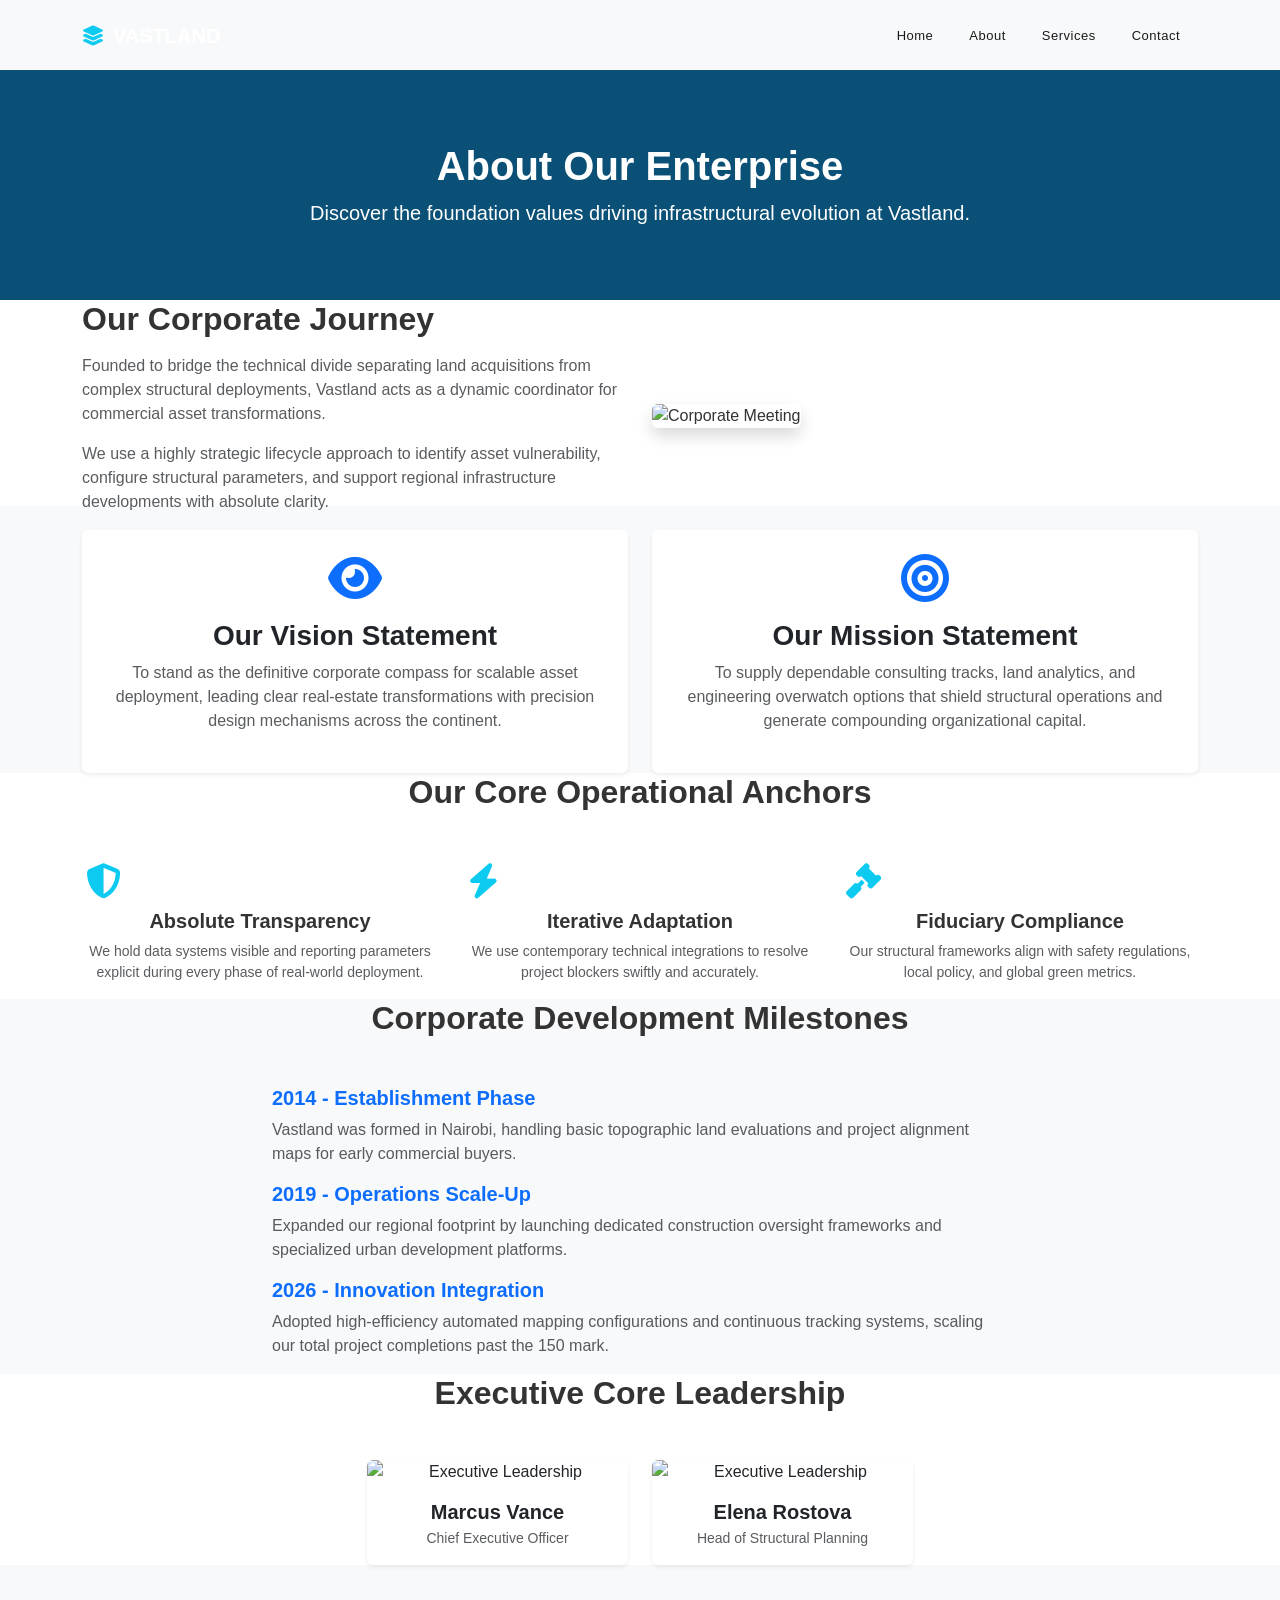
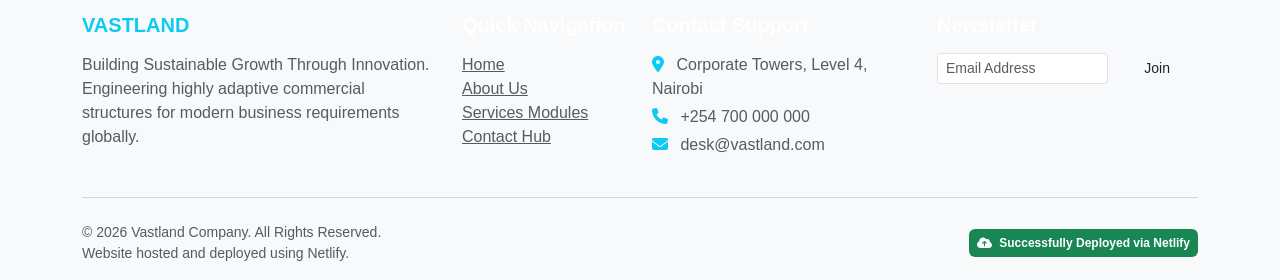
==== about.html @ c02dc18c "initial commit with project files" ====
<!DOCTYPE html>
<html lang="en">
<head>
    <meta charset="UTF-8">
    <meta name="viewport" content="width=device-width, initial-scale=1.0">
    <title>About Us | Vastland</title>
    <link href="https://cdn.jsdelivr.net/npm/bootstrap@5.3.2/dist/css/bootstrap.min.css" rel="stylesheet">
    <link href="https://cdnjs.cloudflare.com/ajax/libs/font-awesome/6.4.0/css/all.min.css" rel="stylesheet">
    <link rel="stylesheet" href="css/style.css">
</head>
<body class="bg-light">

    <div id="preloader">
        <div class="spinner-border text-primary" role="status">
            <span class="visually-hidden">Loading...</span>
        </div>
    </div>

    <nav class="navbar navbar-expand-lg navbar-dark fixed-top py-3">
        <div class="container">
            <a class="navbar-brand fw-bold" href="index.html"><i class="fa-solid fa-layer-group text-info me-2"></i>VASTLAND</a>
            <button class="navbar-toggler" type="button" data-bs-toggle="collapse" data-bs-target="#mainNavigation">
                <span class="navbar-toggler-icon"></span>
            </button>
            <div class="collapse navbar-collapse" id="mainNavigation">
                <ul class="navbar-nav ms-auto mb-2 mb-lg-0 fw-medium">
                    <li class="nav-item"><a class="nav-link" href="index.html">Home</a></li>
                    <li class="nav-item"><a class="nav-link active" href="about.html">About</a></li>
                    <li class="nav-item"><a class="nav-link" href="services.html">Services</a></li>
                    <li class="nav-item"><a class="nav-link" href="contact.html">Contact</a></li>
                </ul>
            </div>
        </div>
    </nav>

    <div class="bg-primary text-white text-center py-5" style="margin-top: 70px; background: linear-gradient(rgba(10, 77, 104, 0.9), rgba(10, 77, 104, 0.9)), url('https://images.unsplash.com/photo-1497366216548-37526070297c?q=80&w=1200') center/cover;">
        <div class="container py-4">
            <h1 class="fw-bold">About Our Enterprise</h1>
            <p class="lead mb-0">Discover the foundation values driving infrastructural evolution at Vastland.</p>
        </div>
    </div>

    <section class="section-padding bg-white">
        <div class="container">
            <div class="row align-items-center">
                <div class="col-lg-6">
                    <h2 class="fw-bold mb-3">Our Corporate Journey</h2>
                    <p class="text-muted">Founded to bridge the technical divide separating land acquisitions from complex structural deployments, Vastland acts as a dynamic coordinator for commercial asset transformations.</p>
                    <p class="text-muted">We use a highly strategic lifecycle approach to identify asset vulnerability, configure structural parameters, and support regional infrastructure developments with absolute clarity.</p>
                </div>
                <div class="col-lg-6">
                    <img src="https://images.unsplash.com/photo-1522071820081-009f0129c71c?q=80&w=600" class="img-fluid rounded shadow" alt="Corporate Meeting">
                </div>
            </div>
        </div>
    </section>

    <section class="section-padding bg-light">
        <div class="container">
            <div class="row g-4">
                <div class="col-md-6">
                    <div class="card h-100 p-4 border-0 shadow-sm text-center">
                        <div class="text-primary mb-3"><i class="fa-solid fa-eye fa-3x"></i></div>
                        <h3 class="fw-bold">Our Vision Statement</h3>
                        <p class="text-muted">To stand as the definitive corporate compass for scalable asset deployment, leading clear real-estate transformations with precision design mechanisms across the continent.</p>
                    </div>
                </div>
                <div class="col-md-6">
                    <div class="card h-100 p-4 border-0 shadow-sm text-center">
                        <div class="text-primary mb-3"><i class="fa-solid fa-bullseye fa-3x"></i></div>
                        <h3 class="fw-bold">Our Mission Statement</h3>
                        <p class="text-muted">To supply dependable consulting tracks, land analytics, and engineering overwatch options that shield structural operations and generate compounding organizational capital.</p>
                    </div>
                </div>
            </div>
        </div>
    </section>

    <section class="section-padding bg-white">
        <div class="container">
            <h2 class="text-center fw-bold mb-5 section-title">Our Core Operational Anchors</h2>
            <div class="row text-center g-4">
                <div class="col-md-4">
                    <div class="icon-box mb-2"><i class="fa-solid fa-shield-halved fa-2x text-info"></i></div>
                    <h5 class="fw-bold">Absolute Transparency</h5>
                    <p class="text-muted small">We hold data systems visible and reporting parameters explicit during every phase of real-world deployment.</p>
                </div>
                <div class="col-md-4">
                    <div class="icon-box mb-2"><i class="fa-solid fa-bolt fa-2x text-info"></i></div>
                    <h5 class="fw-bold">Iterative Adaptation</h5>
                    <p class="text-muted small">We use contemporary technical integrations to resolve project blockers swiftly and accurately.</p>
                </div>
                <div class="col-md-4">
                    <div class="icon-box mb-2"><i class="fa-solid fa-gavel fa-2x text-info"></i></div>
                    <h5 class="fw-bold">Fiduciary Compliance</h5>
                    <p class="text-muted small">Our structural frameworks align with safety regulations, local policy, and global green metrics.</p>
                </div>
            </div>
        </div>
    </section>

    <section class="section-padding bg-light">
        <div class="container max-width: 800px;">
            <h2 class="text-center fw-bold mb-5 section-title">Corporate Development Milestones</h2>
            <div class="row justify-content-center">
                <div class="col-lg-8">
                    <div class="timeline">
                        <div class="timeline-item">
                            <h5 class="fw-bold text-primary">2014 - Establishment Phase</h5>
                            <p class="text-muted">Vastland was formed in Nairobi, handling basic topographic land evaluations and project alignment maps for early commercial buyers.</p>
                        </div>
                        <div class="timeline-item">
                            <h5 class="fw-bold text-primary">2019 - Operations Scale-Up</h5>
                            <p class="text-muted">Expanded our regional footprint by launching dedicated construction oversight frameworks and specialized urban development platforms.</p>
                        </div>
                        <div class="timeline-item">
                            <h5 class="fw-bold text-primary">2026 - Innovation Integration</h5>
                            <p class="text-muted">Adopted high-efficiency automated mapping configurations and continuous tracking systems, scaling our total project completions past the 150 mark.</p>
                        </div>
                    </div>
                </div>
            </div>
        </div>
    </section>

    <section class="section-padding bg-white">
        <div class="container">
            <h2 class="text-center fw-bold mb-5 section-title">Executive Core Leadership</h2>
            <div class="row g-4 justify-content-center">
                <div class="col-md-4 col-lg-3">
                    <div class="card border-0 shadow-sm text-center custom-card overflow-hidden">
                        <img src="https://images.unsplash.com/photo-1560250097-0b93528c311a?q=80&w=300" class="card-img-top" alt="Executive Leadership">
                        <div class="card-body">
                            <h5 class="fw-bold mb-1">Marcus Vance</h5>
                            <p class="text-muted small mb-0">Chief Executive Officer</p>
                        </div>
                    </div>
                </div>
                <div class="col-md-4 col-lg-3">
                    <div class="card border-0 shadow-sm text-center custom-card overflow-hidden">
                        <img src="https://images.unsplash.com/photo-1573496359142-b8d87734a5a2?q=80&w=300" class="card-img-top" alt="Executive Leadership">
                        <div class="card-body">
                            <h5 class="fw-bold mb-1">Elena Rostova</h5>
                            <p class="text-muted small mb-0">Head of Structural Planning</p>
                        </div>
                    </div>
                </div>
            </div>
        </div>
    </section>

    <footer class="text-white pt-5 pb-3">
        <div class="container">
            <div class="row g-4 mb-4">
                <div class="col-lg-4">
                    <h5 class="fw-bold text-info mb-3">VASTLAND</h5>
                    <p class="text-muted">Building Sustainable Growth Through Innovation. Engineering highly adaptive commercial structures for modern business requirements globally.</p>
                </div>
                <div class="col-md-4 col-lg-2">
                    <h5 class="fw-bold mb-3">Quick Navigation</h5>
                    <ul class="list-unstyled">
                        <li><a href="index.html" class="text-muted">Home</a></li>
                        <li><a href="about.html" class="text-muted">About Us</a></li>
                        <li><a href="services.html" class="text-muted">Services Modules</a></li>
                        <li><a href="contact.html" class="text-muted">Contact Hub</a></li>
                    </ul>
                </div>
                <div class="col-md-4 col-lg-3">
                    <h5 class="fw-bold mb-3">Contact Support</h5>
                    <p class="text-muted mb-1"><i class="fa-solid fa-location-dot text-info me-2"></i> Corporate Towers, Level 4, Nairobi</p>
                    <p class="text-muted mb-1"><i class="fa-solid fa-phone text-info me-2"></i> +254 700 000 000</p>
                    <p class="text-muted"><i class="fa-solid fa-envelope text-info me-2"></i> desk@vastland.com</p>
                </div>
                <div class="col-md-4 col-lg-3">
                    <h5 class="fw-bold mb-3">Newsletter</h5>
                    <form class="row g-2">
                        <div class="col-8">
                            <input type="email" class="form-control form-control-sm" placeholder="Email Address" required>
                        </div>
                        <div class="col-4">
                            <button type="submit" class="btn btn-sm btn-accent w-100">Join</button>
                        </div>
                    </form>
                </div>
            </div>
            <hr class="border-secondary">
            <div class="row align-items-center text-center text-md-start pt-2">
                <div class="col-md-6 text-muted small">
                    &copy; 2026 Vastland Company. All Rights Reserved. <br>
                    <span class="text-muted">Website hosted and deployed using Netlify.</span>
                </div>
                <div class="col-md-6 text-md-end mt-3 mt-md-0">
                    <span class="badge bg-success p-2"><i class="fa-solid fa-cloud-arrow-up me-1"></i> Successfully Deployed via Netlify</span>
                </div>
            </div>
        </div>
    </footer>

    <button onclick="scrollToTop()" id="backToTop" title="Go to top"><i class="fa-solid fa-arrow-up"></i></button>
    <script src="https://cdn.jsdelivr.net/npm/bootstrap@5.3.2/dist/js/bootstrap.bundle.min.js"></script>
    <script src="js/script.js"></script>
</body>
</html>
---- css/style.css ----
/* ==========================================================================
   Vastland Custom Corporate Colors & Typography Architecture Rules 
   ========================================================================== */

   :root {
    --primary-blue: #0A4D68;       /* Anchor deep slate blue foundation */
    --secondary-blue: #088395;     /* Accent ocean blue */
    --light-blue-tint: #f4f9f1;    /* Ultra clean background highlight tint */
    --light-bg: #F8F9FA;           
    --brand-orange: #f26522;       /* Bright warning / Callout Identity orange */
    --brand-orange-hover: #d45316; /* Clean darker tone for link actions hover */
    --dark-charcoal: #1a1a1a;
}

html {
    scroll-behavior: smooth;
}

body {
    font-family: 'Montserrat', sans-serif;
    margin: 0;
    padding: 0;
    color: #333333;
}

/* --- Top Bar Utility Component Style --- */
.top-bar {
    background-color: var(--dark-charcoal);
    font-size: 11px;
    letter-spacing: 0.5px;
}
.top-bar a {
    color: #cccccc;
    display: inline-flex;
    align-items: center;
    justify-content: center;
    width: 24px;
    height: 24px;
    border: 1px solid #444;
    border-radius: 50%;
    font-size: 10px;
    transition: color 0.2s, border-color 0.2s;
}
.top-bar a:hover {
    color: var(--brand-orange);
    border-color: var(--brand-orange);
}

/* --- Navigation Header & Responsive Brand Logo --- */
.logo-container {
    border-top: 2px solid var(--primary-blue);
    border-bottom: 2px solid var(--brand-orange);
    padding: 2px 0;
    text-align: center;
}
.logo-main {
    font-family: 'Cinzel', serif;
    font-size: 28px;
    font-weight: 700;
    color: var(--primary-blue);
    line-height: 1;
    letter-spacing: 2px;
}
.logo-sub {
    font-size: 10px;
    font-weight: 700;
    color: var(--brand-orange);
    letter-spacing: 1.8px;
    line-height: 1.2;
    margin-top: 1px;
}

.navbar-nav .nav-link {
    font-size: 13px;
    font-weight: 500;
    color: var(--dark-charcoal) !important;
    padding: 10px 18px !important;
    letter-spacing: 0.5px;
    transition: color 0.2s ease;
}
.navbar-nav .nav-link:hover {
    color: var(--brand-orange) !important;
}
.active-orange {
    background-color: var(--brand-orange) !important;
    color: #ffffff !important;
    border-radius: 2px;
}

/* --- Carousel Banner Components --- */
.carousel-item {
    height: 65vh;
    min-height: 480px;
    background-size: cover;
    background-position: center;
    position: relative;
}
.carousel-caption-centered {
    position: absolute;
    top: 50%;
    left: 50%;
    transform: translate(-50%, -50%);
    width: 85%;
    text-align: center;
    z-index: 5;
}
.slide-heading {
    font-family: 'Cinzel', serif;
    font-weight: 700;
    color: #ffffff;
    letter-spacing: 1px;
    line-height: 1.2;
    text-shadow: 2px 2px 8px rgba(0,0,0,0.6);
}
.slider-btn-container .btn {
    font-family: 'Cinzel', serif;
    font-size: 16px;
    font-weight: 500;
    padding: 14px 40px;
    border-radius: 6px;
    border: none;
    transition: all 0.3s ease;
}
.btn-slider-orange {
    background-color: var(--brand-orange) !important;
    color: #ffffff !important;
}
.btn-slider-orange:hover {
    background-color: var(--brand-orange-hover) !important;
}
.btn-slider-dark {
    background-color: var(--primary-blue) !important;
    color: #ffffff !important;
}
.btn-slider-dark:hover {
    background-color: var(--dark-charcoal) !important;
}
.custom-carousel-btn {
    display: inline-flex;
    align-items: center;
    justify-content: center;
    width: 45px;
    height: 45px;
    background-color: rgba(255, 255, 255, 0.15);
    border: 1px solid rgba(255, 255, 255, 0.6);
    color: #ffffff;
}

/* --- About & Feature List Grid --- */
.surveyors-feature {
    background-color: #ffffff;
    padding: 60px 0;
}
.surveyors-feature .container {
    max-width: 1200px;
    display: grid;
    grid-template-columns: 1fr;
    gap: 40px;
    align-items: center;
}
@media (min-width: 768px) {
    .surveyors-feature .container {
        grid-template-columns: 1fr 1fr;
        gap: 60px;
    }
}
.hero-card {
    background-color: var(--primary-blue);
    color: #ffffff;
    padding: 50px 40px;
}
.company-name {
    font-family: 'Cinzel', serif;
    font-size: 1.8rem;
    margin-bottom: 15px;
}
.accent-line {
    width: 60px;
    height: 3px;
    background-color: var(--brand-orange);
    margin-bottom: 30px;
}
.tagline {
    font-family: 'Cinzel', serif;
    font-size: 1.4rem;
    margin-bottom: 25px;
}
.description {
    font-family: 'Arial', sans-serif;
    font-size: 0.95rem;
    line-height: 1.6;
    color: #e0e0e0;
    margin-bottom: 40px;
}
.btn-quote {
    display: inline-block;
    background-color: var(--brand-orange);
    color: #ffffff;
    text-decoration: none;
    padding: 12px 28px;
    font-weight: bold;
    transition: background-color 0.2s ease;
}
.btn-quote:hover {
    background-color: var(--brand-orange-hover);
    color: #ffffff;
}
.features-list {
    display: flex;
    flex-direction: column;
    gap: 35px;
}
.feature-item {
    display: flex;
    align-items: flex-start;
    gap: 20px;
}
.feature-icon {
    width: 40px;
    height: 40px;
    color: var(--brand-orange);
    flex-shrink: 0;
}
.feature-content h4 {
    font-size: 1.15rem;
    color: var(--primary-blue);
    margin-bottom: 8px;
}
.feature-content p {
    font-family: 'Arial', sans-serif;
    font-size: 0.95rem;
    color: #666666;
}

/* --- Main Multi-Column Services Section Architecture --- */
.services-section {
    background-color: var(--light-bg);
    padding: 60px 20px;
    text-align: center;
}
.services-section .section-title {
    font-family: 'Cinzel', serif;
    font-size: 2.6rem;
    font-weight: 500;
    color: var(--primary-blue);
    margin-bottom: 4px;
}
.orange-divider-line {
    width: 45px;
    height: 2.5px;
    background-color: var(--brand-orange);
    margin: 0 auto 40px auto;
}
.services-grid {
    max-width: 1200px;
    margin: 0 auto;
    display: grid;
    grid-template-columns: repeat(3, 1fr);
    gap: 25px;
}
.service-card {
    background-color: #ffffff;
    padding: 45px 35px;
    box-shadow: 0 4px 20px rgba(0,0,0,0.03);
    position: relative;
    overflow: hidden;
    display: flex;
    flex-direction: column;
    text-align: left;
    border: 1px solid #eaeaea;
    border-top: 3px solid var(--primary-blue); /* Anchor card tops with primary blue */
    transition: transform 0.25s ease, box-shadow 0.25s ease;
}
.service-card:hover {
    transform: translateY(-4px);
    box-shadow: 0 8px 25px rgba(10, 77, 104, 0.08);
}
.icon-header {
    display: flex;
    align-items: center;
    gap: 15px;
    margin-bottom: 20px;
}
.icon-box {
    width: 42px;
    height: 42px;
    display: flex;
    align-items: center;
    justify-content: center;
    flex-shrink: 0;
    font-size: 1.1rem;
}
.icon-box.solid-orange {
    background-color: var(--brand-orange);
    color: #ffffff;
}
.service-card h3 {
    font-family: 'Cinzel', serif;
    font-size: 1.15rem;
    color: var(--primary-blue);
    margin: 0;
    font-weight: 700;
    letter-spacing: 0.5px;
}
.service-card p {
    font-family: 'Arial', sans-serif;
    font-size: 0.95rem;
    color: #666666;
    line-height: 1.6;
    margin-bottom: 25px;
}
.read-more {
    font-family: 'Cinzel', serif;
    color: var(--secondary-blue);
    text-decoration: none;
    font-weight: 700;
    font-size: 0.9rem;
    letter-spacing: 0.5px;
    margin-top: auto;
    transition: color 0.2s ease;
}
.read-more:hover {
    color: var(--brand-orange);
}
.watermark-icon {
    position: absolute;
    bottom: -15px;
    right: 10px;
    font-size: 5.5rem;
    color: #f7f9fa;
    pointer-events: none;
    z-index: 1;
}

/* Clean transparent tint layout for Highlighted Service item */
.service-card.highlighted {
    background-color: #fefcfb;
    border-color: rgba(242, 101, 34, 0.2);
    border-top: 3px solid var(--brand-orange);
}
.service-card.highlighted h3 {
    color: var(--brand-orange);
}

/* --- Atmospheric Green Field CTA Section --- */
.cta-section {
    position: relative;
    background-image: url('https://images.unsplash.com/photo-1500382017468-9049fed747ef?q=80&w=1600'); 
    background-size: cover;
    background-position: center;
    background-repeat: no-repeat;
    min-height: 400px;
    display: flex;
    align-items: center;
    justify-content: center;
    width: 100%;
}
.cta-overlay-curated {
    width: 100%;
    min-height: 400px;
    background-color: rgba(10, 77, 104, 0.75); /* Clean corporate primary blue tint over fields */
    display: flex;
    align-items: center;
    justify-content: center;
    padding: 60px 20px;
}
.cta-content {
    text-align: center;
    max-width: 900px;
    display: flex;
    flex-direction: column;
    align-items: center;
}
.scenic-map-pin-badge {
    position: relative;
    display: inline-flex;
    flex-direction: column;
    align-items: center;
}
.badge-circle-red {
    width: 55px;
    height: 55px;
    background-color: var(--brand-orange);
    border: 3px solid #ffffff;
    border-radius: 50%;
    display: flex;
    align-items: center;
    justify-content: center;
    color: #ffffff;
    font-size: 1.5rem;
    box-shadow: 0 4px 10px rgba(0,0,0,0.3);
}
.badge-pointer-down {
    width: 0;
    height: 0;
    border-left: 8px solid transparent;
    border-right: 8px solid transparent;
    border-top: 12px solid var(--brand-orange);
    margin-top: -2px;
}
.cta-subtitle {
    font-family: 'Cinzel', serif;
    color: #ffffff;
    font-size: 1.1rem;
    letter-spacing: 1.5px;
    margin-bottom: 8px;
}
.cta-banner-text {
    font-family: 'Cinzel', serif;
    color: #ffffff;
    font-size: 2.3rem;
    font-weight: 500;
    letter-spacing: 1.5px;
    line-height: 1.4;
    margin-bottom: 30px;
    text-shadow: 1px 1px 6px rgba(0,0,0,0.3);
}
.cta-btn {
    display: inline-block;
    font-family: 'Montserrat', sans-serif;
    background-color: var(--brand-orange); 
    color: #ffffff;
    text-decoration: none;
    font-weight: bold;
    font-size: 0.95rem;
    padding: 14px 45px;
    border-radius: 4px;
    letter-spacing: 0.5px;
    transition: background-color 0.2s ease;
}
.cta-btn:hover {
    background-color: var(--brand-orange-hover);
    color: #ffffff;
}

/* --- Client Showcase Gallery Box Branding --- */
.clients-showcase-section {
    border-top: 1px solid #ebebeb;
}
.client-logo-box {
    background-color: #ffffff;
    border: 1px solid #e8e8e8;
    width: 200px;
    height: 100px;
    display: flex;
    align-items: center;
    justify-content: center;
    padding: 12px;
    box-shadow: 0 2px 4px rgba(0,0,0,0.01);
}
.fallback-logo-text {
    font-size: 1.15rem;
    font-weight: 700;
    text-align: center;
}
.telkom-style { color: #111111; font-style: italic; font-size: 1.5rem; text-shadow: 2px 0 0 var(--brand-orange); }
.kplc-style { color: var(--primary-blue); font-size: 1.05rem; border-bottom: 2.5px solid var(--secondary-blue); font-family: sans-serif; }
.rvsc-style { color: #008080; font-size: 0.8rem; line-height: 1.1; }
.rvsc-style .est-tag { display: block; font-size: 0.55rem; color: #bdc3c7; font-weight: normal; }
.bobmil-style { color: #063970; font-style: italic; letter-spacing: 0.5px; font-size: 1.25rem; }
.hyoung-style { color: #111111; font-family: 'Courier New', monospace; font-size: 0.9rem; border: 1px solid #111111; padding: 2px 6px; font-weight: 900; }

/* --- Corporate Compass Footer Setup --- */
.corporate-compass-footer {
    background-color: #111111;
    border-top: 3px solid var(--brand-orange);
}
.footer-logo-block {
    border-bottom: 2px solid var(--brand-orange);
    padding-bottom: 6px;
    display: inline-block;
}
.f-logo-main {
    font-family: 'Cinzel', serif;
    font-size: 26px;
    font-weight: 700;
    color: #ffffff;
    letter-spacing: 1.5px;
    line-height: 1;
}
.f-logo-sub {
    font-size: 9.5px;
    font-weight: 700;
    color: var(--brand-orange);
    letter-spacing: 1.6px;
    margin-top: 3px;
    line-height: 1;
}
.footer-brand-statement {
    font-size: 0.9rem;
    line-height: 1.7;
    margin-top: 15px;
    max-width: 400px;
}
.footer-widget-title {
    font-family: 'Cinzel', serif;
    font-size: 1.3rem;
    font-weight: 700;
    letter-spacing: 0.5px;
    margin: 0;
}
.orange-underline-line {
    width: 55px;
    height: 2px;
    background-color: var(--brand-orange);
}
.footer-info-links li {
    font-size: 0.95rem;
}
.footer-orange-icon {
    color: var(--brand-orange);
}

.sub-footer-base-bar {
    background-color: #0b0b0b;
    border-top: 1px solid #222222;
    font-size: 0.85rem;
}
.copyright-orange-brand {
    color: var(--brand-orange);
    font-weight: 600;
}
.sub-footer-menu-links a {
    color: #999999;
    text-decoration: none;
    font-weight: 500;
    letter-spacing: 0.5px;
    transition: color 0.2s ease;
}
.sub-footer-menu-links a:hover {
    color: #ffffff;
}

/* --- High Contrast Scroll Top Element --- */
.floating-back-to-top-btn {
    position: fixed;
    bottom: 20px;
    right: 20px;
    width: 40px;
    height: 40px;
    background-color: var(--primary-blue);
    color: #ffffff;
    border-radius: 50%;
    display: flex;
    align-items: center;
    justify-content: center;
    text-decoration: none;
    box-shadow: 0 4px 10px rgba(0,0,0,0.3);
    z-index: 999;
    transition: background-color 0.2s;
}
.floating-back-to-top-btn:hover {
    background-color: var(--brand-orange);
    color: #ffffff;
}

/* --- Media Queries Responsive System --- */
@media (max-width: 992px) {
    .services-grid { grid-template-columns: repeat(2, 1fr); }
    .cta-banner-text { font-size: 1.8rem; }
}
@media (max-width: 768px) {
    .services-grid { grid-template-columns: 1fr; }
    .cta-banner-text { font-size: 1.5rem; }
}
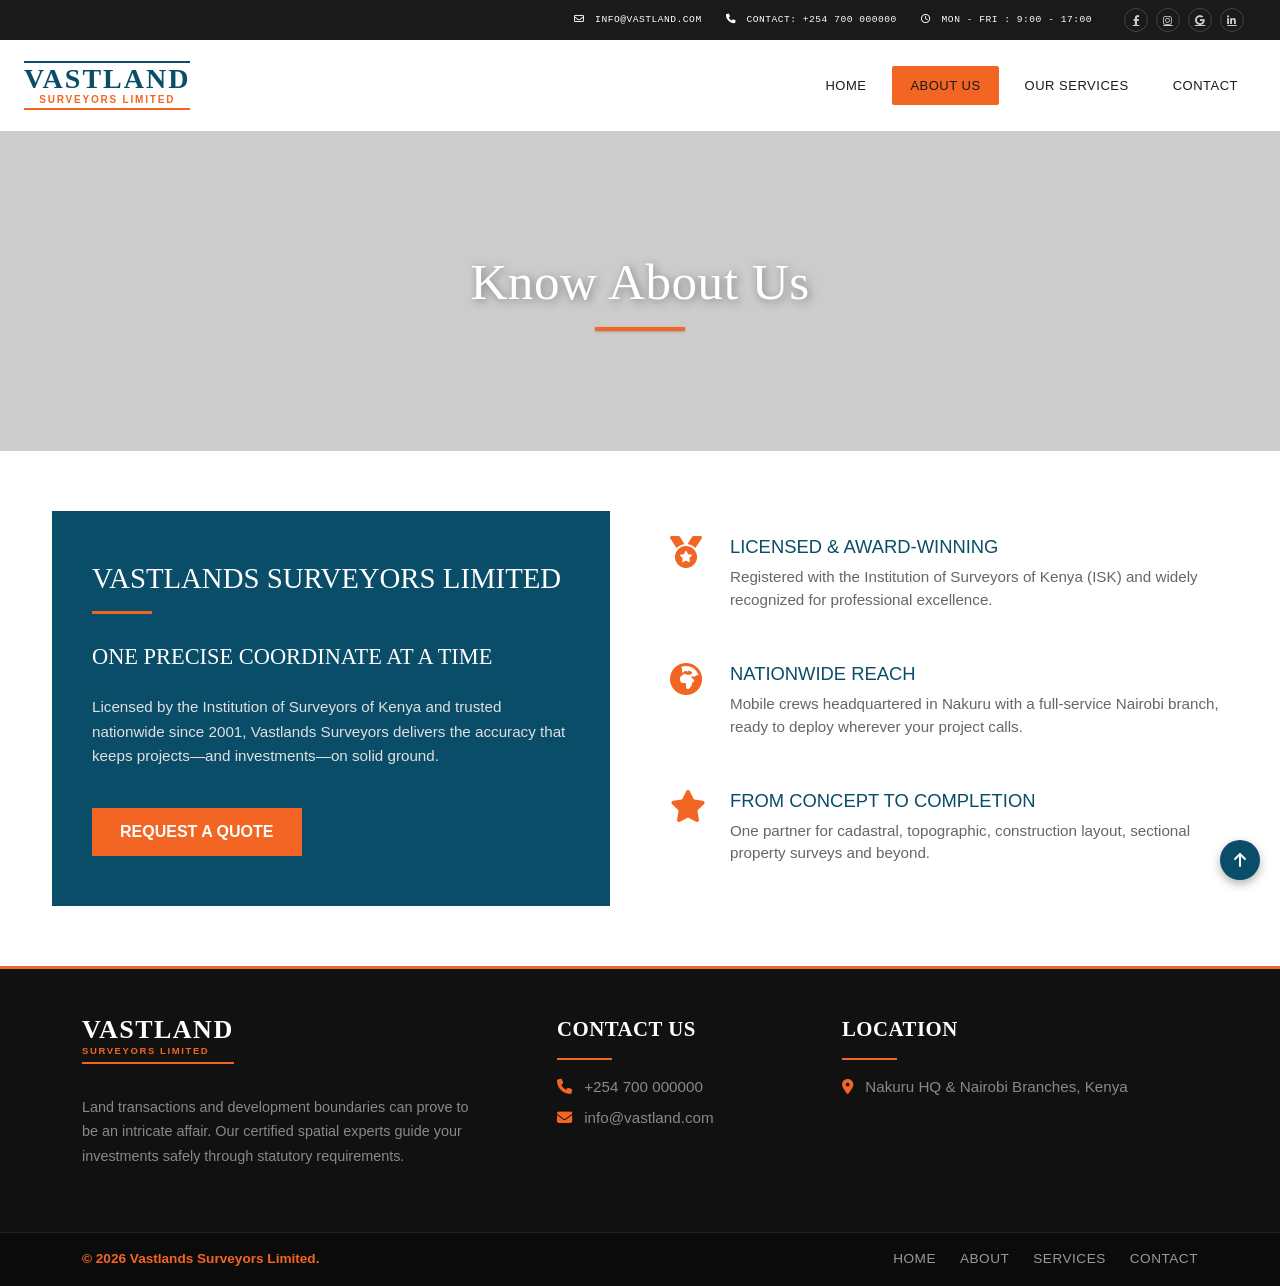
==== commit 456417f2: "updated design with project files" ====
--- a/about.html
+++ b/about.html
@@ -3,201 +3,157 @@
 <head>
     <meta charset="UTF-8">
     <meta name="viewport" content="width=device-width, initial-scale=1.0">
-    <title>About Us | Vastland</title>
+    <title>About Us - Vastland Surveyors Limited</title>
     <link href="https://cdn.jsdelivr.net/npm/bootstrap@5.3.2/dist/css/bootstrap.min.css" rel="stylesheet">
-    <link href="https://cdnjs.cloudflare.com/ajax/libs/font-awesome/6.4.0/css/all.min.css" rel="stylesheet">
+    <link href="https://cdnjs.cloudflare.com/ajax/libs/font-awesome/6.4.0/css/all.min.css" rel="stylesheet"> 
+    <link rel="preconnect" href="https://fonts.googleapis.com">
+    <link rel="preconnect" href="https://fonts.gstatic.com" crossorigin>
+    <link href="https://fonts.googleapis.com/css2?family=Cinzel:wght@500;700&family=Montserrat:wght@400;500;600;700&display=swap" rel="stylesheet">
     <link rel="stylesheet" href="css/style.css">
 </head>
-<body class="bg-light">
+<body id="top">
 
-    <div id="preloader">
-        <div class="spinner-border text-primary" role="status">
-            <span class="visually-hidden">Loading...</span>
+    <div class="top-bar text-white py-2 px-4">
+        <div class="container-fluid d-flex flex-column flex-md-row justify-content-end align-items-center gap-3">
+            <div class="top-info-links d-flex gap-4 small text-uppercase font-monospace">
+                <span><i class="fa-regular fa-envelope me-1"></i> info@vastland.com</span>
+                <span><i class="fa-solid fa-phone me-1"></i> Contact: +254 700 000000</span>
+                <span><i class="fa-regular fa-clock me-1"></i> Mon - Fri : 9:00 - 17:00</span>
+            </div>
+            <div class="top-social-links d-flex gap-2 ms-md-3">
+                <a href="#" aria-label="Facebook"><i class="fab fa-facebook-f"></i></a>
+                <a href="#" aria-label="Instagram"><i class="fab fa-instagram"></i></a>
+                <a href="#" aria-label="Google"><i class="fab fa-google"></i></a>
+                <a href="#" aria-label="LinkedIn"><i class="fab fa-linkedin-in"></i></a>
+            </div>
         </div>
     </div>
 
-    <nav class="navbar navbar-expand-lg navbar-dark fixed-top py-3">
-        <div class="container">
-            <a class="navbar-brand fw-bold" href="index.html"><i class="fa-solid fa-layer-group text-info me-2"></i>VASTLAND</a>
-            <button class="navbar-toggler" type="button" data-bs-toggle="collapse" data-bs-target="#mainNavigation">
+    <nav class="navbar navbar-expand-lg navbar-light bg-white sticky-top py-3">
+        <div class="container-fluid px-4">
+            <a class="navbar-brand d-flex align-items-center" href="index.html">
+                <div class="logo-container">
+                    <span class="logo-main d-block">VASTLAND</span>
+                    <span class="logo-sub d-block">SURVEYORS LIMITED</span>
+                </div>
+            </a>
+            
+            <button class="navbar-toggler" type="button" data-bs-toggle="collapse" data-bs-target="#vastlandNav" aria-controls="vastlandNav" aria-expanded="false" aria-label="Toggle navigation">
                 <span class="navbar-toggler-icon"></span>
             </button>
-            <div class="collapse navbar-collapse" id="mainNavigation">
-                <ul class="navbar-nav ms-auto mb-2 mb-lg-0 fw-medium">
+            
+            <div class="collapse navbar-collapse justify-content-end" id="vastlandNav">
+                <ul class="navbar-nav align-items-center gap-2 text-uppercase">
                     <li class="nav-item"><a class="nav-link" href="index.html">Home</a></li>
-                    <li class="nav-item"><a class="nav-link active" href="about.html">About</a></li>
-                    <li class="nav-item"><a class="nav-link" href="services.html">Services</a></li>
+                    <li class="nav-item"><a class="nav-link active-orange" href="about.html">About Us</a></li>
+                    <li class="nav-item"><a class="nav-link" href="services.html">Our Services</a></li>
                     <li class="nav-item"><a class="nav-link" href="contact.html">Contact</a></li>
                 </ul>
             </div>
         </div>
     </nav>
 
-    <div class="bg-primary text-white text-center py-5" style="margin-top: 70px; background: linear-gradient(rgba(10, 77, 104, 0.9), rgba(10, 77, 104, 0.9)), url('https://images.unsplash.com/photo-1497366216548-37526070297c?q=80&w=1200') center/cover;">
-        <div class="container py-4">
-            <h1 class="fw-bold">About Our Enterprise</h1>
-            <p class="lead mb-0">Discover the foundation values driving infrastructural evolution at Vastland.</p>
-        </div>
-    </div>
-
-    <section class="section-padding bg-white">
-        <div class="container">
-            <div class="row align-items-center">
-                <div class="col-lg-6">
-                    <h2 class="fw-bold mb-3">Our Corporate Journey</h2>
-                    <p class="text-muted">Founded to bridge the technical divide separating land acquisitions from complex structural deployments, Vastland acts as a dynamic coordinator for commercial asset transformations.</p>
-                    <p class="text-muted">We use a highly strategic lifecycle approach to identify asset vulnerability, configure structural parameters, and support regional infrastructure developments with absolute clarity.</p>
-                </div>
-                <div class="col-lg-6">
-                    <img src="https://images.unsplash.com/photo-1522071820081-009f0129c71c?q=80&w=600" class="img-fluid rounded shadow" alt="Corporate Meeting">
-                </div>
-            </div>
+    <section class="page-header-banner about-banner-bg">
+        <div class="container text-center">
+            <h1 class="page-banner-title">Know About Us</h1>
+            <div class="banner-orange-line"></div>
         </div>
     </section>
 
-    <section class="section-padding bg-light">
+    <section class="surveyors-feature">
         <div class="container">
-            <div class="row g-4">
-                <div class="col-md-6">
-                    <div class="card h-100 p-4 border-0 shadow-sm text-center">
-                        <div class="text-primary mb-3"><i class="fa-solid fa-eye fa-3x"></i></div>
-                        <h3 class="fw-bold">Our Vision Statement</h3>
-                        <p class="text-muted">To stand as the definitive corporate compass for scalable asset deployment, leading clear real-estate transformations with precision design mechanisms across the continent.</p>
+            <div class="hero-card">
+                <h2 class="company-name">VASTLANDS SURVEYORS LIMITED</h2>
+                <div class="accent-line"></div>
+                <h3 class="tagline">ONE PRECISE COORDINATE AT A TIME</h3>
+                <p class="description">
+                    Licensed by the Institution of Surveyors of Kenya and trusted nationwide since 2001, 
+                    Vastlands Surveyors delivers the accuracy that keeps projects—and investments—on solid ground.
+                </p>
+                <a href="contact.html" class="btn-quote">REQUEST A QUOTE</a>
+            </div>
+
+            <div class="features-list">
+                <div class="feature-item">
+                    <div class="feature-icon">
+                        <i class="fa-solid fa-medal fa-2x"></i>
+                    </div>
+                    <div class="feature-content">
+                        <h4>LICENSED &amp; AWARD-WINNING</h4>
+                        <p>Registered with the Institution of Surveyors of Kenya (ISK) and widely recognized for professional excellence.</p>
                     </div>
                 </div>
-                <div class="col-md-6">
-                    <div class="card h-100 p-4 border-0 shadow-sm text-center">
-                        <div class="text-primary mb-3"><i class="fa-solid fa-bullseye fa-3x"></i></div>
-                        <h3 class="fw-bold">Our Mission Statement</h3>
-                        <p class="text-muted">To supply dependable consulting tracks, land analytics, and engineering overwatch options that shield structural operations and generate compounding organizational capital.</p>
+                <div class="feature-item">
+                    <div class="feature-icon">
+                        <i class="fa-solid fa-earth-africa fa-2x"></i>
+                    </div>
+                    <div class="feature-content">
+                        <h4>NATIONWIDE REACH</h4>
+                        <p>Mobile crews headquartered in Nakuru with a full-service Nairobi branch, ready to deploy wherever your project calls.</p>
+                    </div>
+                </div>
+                <div class="feature-item">
+                    <div class="feature-icon">
+                        <i class="fa-solid fa-star fa-2x"></i>
+                    </div>
+                    <div class="feature-content">
+                        <h4>FROM CONCEPT TO COMPLETION</h4>
+                        <p>One partner for cadastral, topographic, construction layout, sectional property surveys and beyond.</p>
                     </div>
                 </div>
             </div>
         </div>
-    </section>
+    </section> 
 
-    <section class="section-padding bg-white">
-        <div class="container">
-            <h2 class="text-center fw-bold mb-5 section-title">Our Core Operational Anchors</h2>
-            <div class="row text-center g-4">
-                <div class="col-md-4">
-                    <div class="icon-box mb-2"><i class="fa-solid fa-shield-halved fa-2x text-info"></i></div>
-                    <h5 class="fw-bold">Absolute Transparency</h5>
-                    <p class="text-muted small">We hold data systems visible and reporting parameters explicit during every phase of real-world deployment.</p>
+    <footer class="corporate-compass-footer position-relative text-white">
+        <div class="container py-5">
+            <div class="row gy-4 align-items-start">
+                <div class="col-lg-5 col-md-12">
+                    <div class="footer-logo-block mb-3">
+                        <span class="f-logo-main d-block">VASTLAND</span>
+                        <span class="f-logo-sub d-block">SURVEYORS LIMITED</span>
+                    </div>
+                    <p class="footer-brand-statement text-white-50">
+                        Land transactions and development boundaries can prove to be an intricate affair. Our certified spatial experts guide your investments safely through statutory requirements.
+                    </p>
                 </div>
-                <div class="col-md-4">
-                    <div class="icon-box mb-2"><i class="fa-solid fa-bolt fa-2x text-info"></i></div>
-                    <h5 class="fw-bold">Iterative Adaptation</h5>
-                    <p class="text-muted small">We use contemporary technical integrations to resolve project blockers swiftly and accurately.</p>
+                
+                <div class="col-lg-3 col-md-6">
+                    <h4 class="footer-widget-title text-uppercase mb-3">Contact Us</h4>
+                    <div class="orange-underline-line mb-3"></div>
+                    <ul class="list-unstyled footer-info-links d-flex flex-column gap-2 text-white-50">
+                        <li><i class="fa-solid fa-phone me-2 footer-orange-icon"></i> +254 700 000000</li>
+                        <li><i class="fa-solid fa-envelope me-2 footer-orange-icon"></i> info@vastland.com</li>
+                    </ul>
                 </div>
-                <div class="col-md-4">
-                    <div class="icon-box mb-2"><i class="fa-solid fa-gavel fa-2x text-info"></i></div>
-                    <h5 class="fw-bold">Fiduciary Compliance</h5>
-                    <p class="text-muted small">Our structural frameworks align with safety regulations, local policy, and global green metrics.</p>
+
+                <div class="col-lg-4 col-md-6">
+                    <h4 class="footer-widget-title text-uppercase mb-3">Location</h4>
+                    <div class="orange-underline-line mb-3"></div>
+                    <ul class="list-unstyled footer-info-links text-white-50">
+                        <li><i class="fa-solid fa-location-dot me-2 footer-orange-icon"></i> Nakuru HQ &amp; Nairobi Branches, Kenya</li>
+                    </ul>
                 </div>
             </div>
         </div>
-    </section>
 
-    <section class="section-padding bg-light">
-        <div class="container max-width: 800px;">
-            <h2 class="text-center fw-bold mb-5 section-title">Corporate Development Milestones</h2>
-            <div class="row justify-content-center">
-                <div class="col-lg-8">
-                    <div class="timeline">
-                        <div class="timeline-item">
-                            <h5 class="fw-bold text-primary">2014 - Establishment Phase</h5>
-                            <p class="text-muted">Vastland was formed in Nairobi, handling basic topographic land evaluations and project alignment maps for early commercial buyers.</p>
-                        </div>
-                        <div class="timeline-item">
-                            <h5 class="fw-bold text-primary">2019 - Operations Scale-Up</h5>
-                            <p class="text-muted">Expanded our regional footprint by launching dedicated construction oversight frameworks and specialized urban development platforms.</p>
-                        </div>
-                        <div class="timeline-item">
-                            <h5 class="fw-bold text-primary">2026 - Innovation Integration</h5>
-                            <p class="text-muted">Adopted high-efficiency automated mapping configurations and continuous tracking systems, scaling our total project completions past the 150 mark.</p>
-                        </div>
-                    </div>
-                </div>
-            </div>
-        </div>
-    </section>
-
-    <section class="section-padding bg-white">
-        <div class="container">
-            <h2 class="text-center fw-bold mb-5 section-title">Executive Core Leadership</h2>
-            <div class="row g-4 justify-content-center">
-                <div class="col-md-4 col-lg-3">
-                    <div class="card border-0 shadow-sm text-center custom-card overflow-hidden">
-                        <img src="https://images.unsplash.com/photo-1560250097-0b93528c311a?q=80&w=300" class="card-img-top" alt="Executive Leadership">
-                        <div class="card-body">
-                            <h5 class="fw-bold mb-1">Marcus Vance</h5>
-                            <p class="text-muted small mb-0">Chief Executive Officer</p>
-                        </div>
-                    </div>
-                </div>
-                <div class="col-md-4 col-lg-3">
-                    <div class="card border-0 shadow-sm text-center custom-card overflow-hidden">
-                        <img src="https://images.unsplash.com/photo-1573496359142-b8d87734a5a2?q=80&w=300" class="card-img-top" alt="Executive Leadership">
-                        <div class="card-body">
-                            <h5 class="fw-bold mb-1">Elena Rostova</h5>
-                            <p class="text-muted small mb-0">Head of Structural Planning</p>
-                        </div>
-                    </div>
-                </div>
-            </div>
-        </div>
-    </section>
-
-    <footer class="text-white pt-5 pb-3">
-        <div class="container">
-            <div class="row g-4 mb-4">
-                <div class="col-lg-4">
-                    <h5 class="fw-bold text-info mb-3">VASTLAND</h5>
-                    <p class="text-muted">Building Sustainable Growth Through Innovation. Engineering highly adaptive commercial structures for modern business requirements globally.</p>
-                </div>
-                <div class="col-md-4 col-lg-2">
-                    <h5 class="fw-bold mb-3">Quick Navigation</h5>
-                    <ul class="list-unstyled">
-                        <li><a href="index.html" class="text-muted">Home</a></li>
-                        <li><a href="about.html" class="text-muted">About Us</a></li>
-                        <li><a href="services.html" class="text-muted">Services Modules</a></li>
-                        <li><a href="contact.html" class="text-muted">Contact Hub</a></li>
-                    </ul>
-                </div>
-                <div class="col-md-4 col-lg-3">
-                    <h5 class="fw-bold mb-3">Contact Support</h5>
-                    <p class="text-muted mb-1"><i class="fa-solid fa-location-dot text-info me-2"></i> Corporate Towers, Level 4, Nairobi</p>
-                    <p class="text-muted mb-1"><i class="fa-solid fa-phone text-info me-2"></i> +254 700 000 000</p>
-                    <p class="text-muted"><i class="fa-solid fa-envelope text-info me-2"></i> desk@vastland.com</p>
-                </div>
-                <div class="col-md-4 col-lg-3">
-                    <h5 class="fw-bold mb-3">Newsletter</h5>
-                    <form class="row g-2">
-                        <div class="col-8">
-                            <input type="email" class="form-control form-control-sm" placeholder="Email Address" required>
-                        </div>
-                        <div class="col-4">
-                            <button type="submit" class="btn btn-sm btn-accent w-100">Join</button>
-                        </div>
-                    </form>
-                </div>
-            </div>
-            <hr class="border-secondary">
-            <div class="row align-items-center text-center text-md-start pt-2">
-                <div class="col-md-6 text-muted small">
-                    &copy; 2026 Vastland Company. All Rights Reserved. <br>
-                    <span class="text-muted">Website hosted and deployed using Netlify.</span>
-                </div>
-                <div class="col-md-6 text-md-end mt-3 mt-md-0">
-                    <span class="badge bg-success p-2"><i class="fa-solid fa-cloud-arrow-up me-1"></i> Successfully Deployed via Netlify</span>
+        <div class="sub-footer-base-bar py-3">
+            <div class="container d-flex flex-column flex-md-row justify-content-between align-items-center gap-3">
+                <p class="m-0 copyright-orange-brand">&copy; 2026 Vastlands Surveyors Limited.</p>
+                <div class="sub-footer-menu-links d-flex gap-4 text-uppercase">
+                    <a href="index.html">Home</a>
+                    <a href="about.html">About</a>
+                    <a href="services.html">Services</a>
+                    <a href="contact.html">Contact</a>
                 </div>
             </div>
         </div>
     </footer>
 
-    <button onclick="scrollToTop()" id="backToTop" title="Go to top"><i class="fa-solid fa-arrow-up"></i></button>
+    <a href="#top" class="floating-back-to-top-btn" title="Back to top" aria-label="Back to top">
+        <i class="fa-solid fa-arrow-up"></i>
+    </a>
+
     <script src="https://cdn.jsdelivr.net/npm/bootstrap@5.3.2/dist/js/bootstrap.bundle.min.js"></script>
-    <script src="js/script.js"></script>
 </body>
 </html>
--- a/css/style.css
+++ b/css/style.css
@@ -87,6 +87,58 @@
     border-radius: 2px;
 }
 
+/* --- Inner Page Universal Header Banners (Screenshot Specifications) --- */
+.page-header-banner {
+    background-size: cover;
+    background-position: center;
+    background-repeat: no-repeat;
+    padding: 110px 20px; /* Provides matching whitespace scale from design */
+    min-height: 320px;
+    display: flex;
+    align-items: center;
+    justify-content: center;
+    width: 100%;
+    position: relative;
+}
+
+/* Base style variant incorporating your infrastructure roadmap image asset */
+.about-banner-bg {
+    background-image: linear-gradient(rgba(0, 0, 0, 0.2), rgba(0, 0, 0, 0.2)), url('https://images.unsplash.com/photo-1545558014-8692077e9b5c?q=80&w=1400');
+}
+
+.page-banner-title {
+    font-family: 'Cinzel', serif;
+    font-weight: 500;
+    color: #ffffff;
+    font-size: 3.2rem;
+    letter-spacing: 0.5px;
+    margin-bottom: 15px;
+    text-shadow: 2px 2px 10px rgba(0, 0, 0, 0.4);
+}
+
+/* Orange underline accent directly anchoring header content elements */
+.banner-orange-line {
+    width: 90px;
+    height: 3.5px;
+    background-color: var(--brand-orange);
+    margin: 0 auto;
+    box-shadow: 0px 1px 3px rgba(0,0,0,0.2);
+}
+
+@media (max-width: 768px) {
+    .page-header-banner {
+        padding: 70px 15px;
+        min-height: 240px;
+    }
+    .page-banner-title {
+        font-size: 2.2rem;
+    }
+    .banner-orange-line {
+        width: 70px;
+        height: 3px;
+    }
+}
+
 /* --- Carousel Banner Components --- */
 .carousel-item {
     height: 65vh;
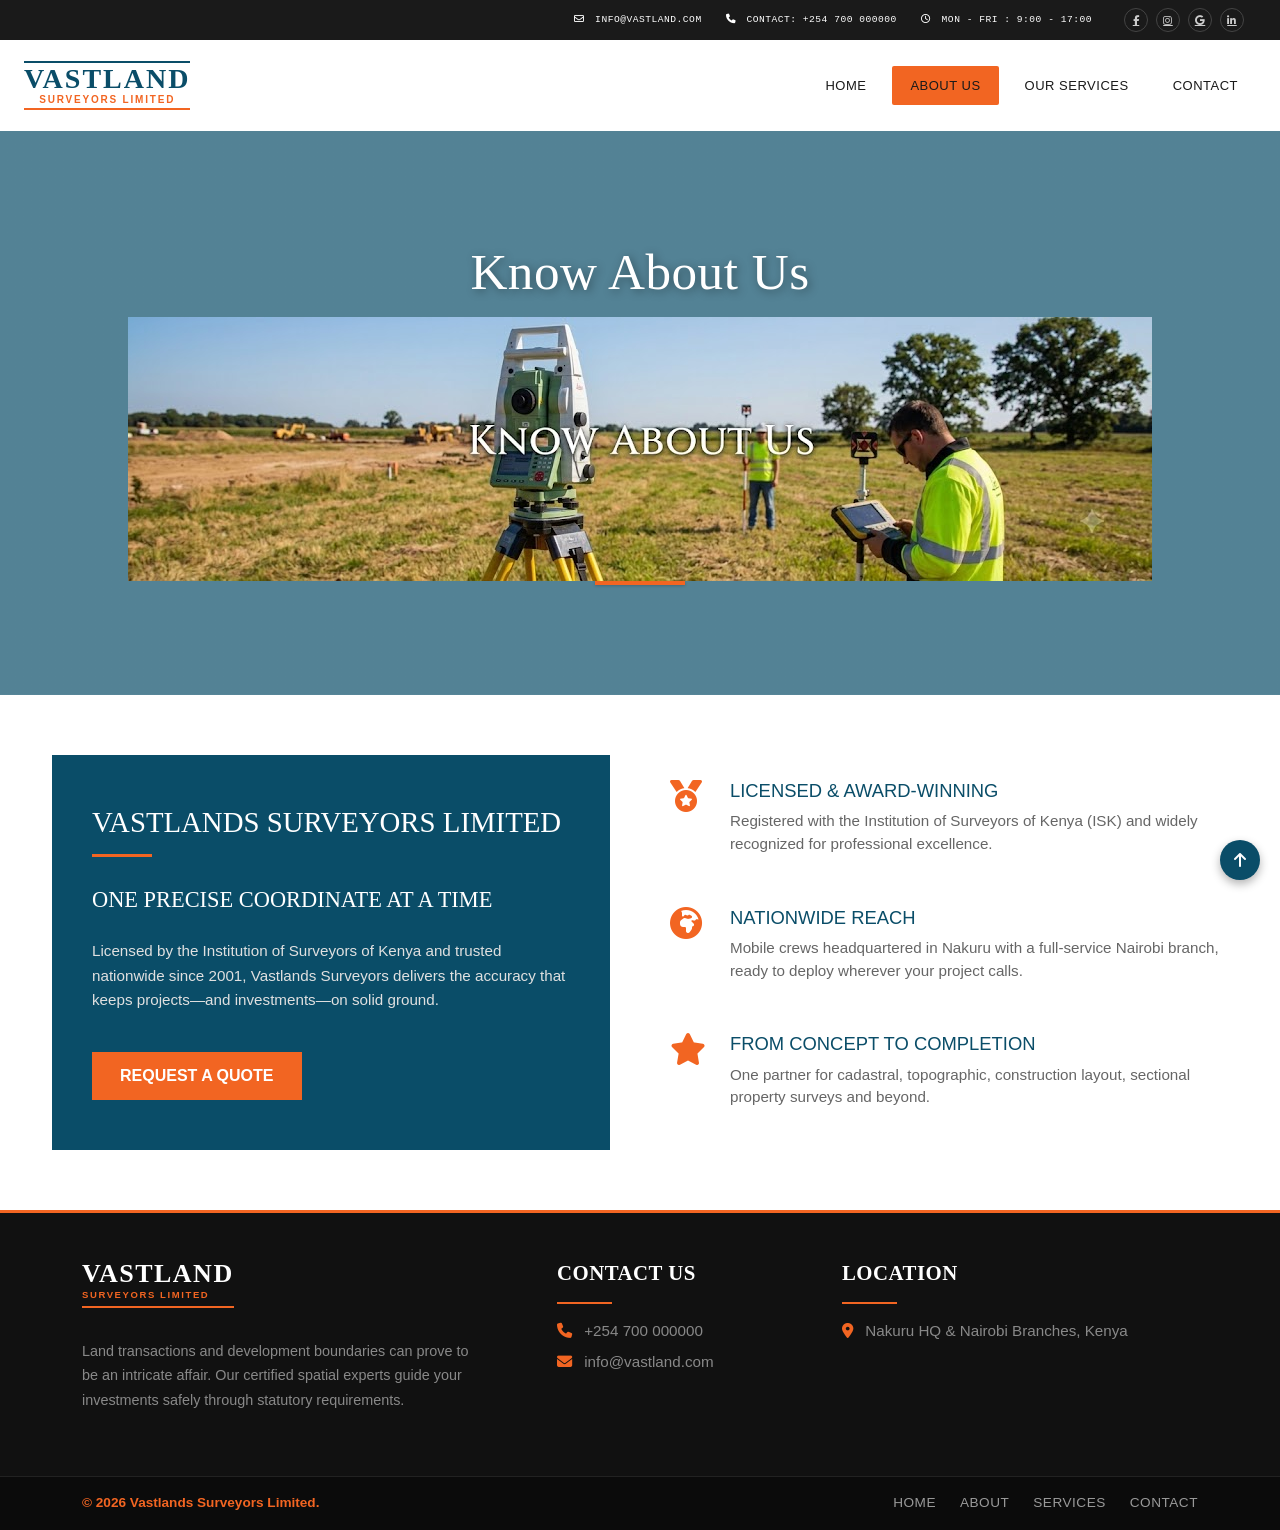
==== commit 36034f6c: "updated design with project files" ====
--- a/about.html
+++ b/about.html
@@ -53,12 +53,14 @@
         </div>
     </nav>
 
-    <section class="page-header-banner about-banner-bg">
+    <header class="page-header-banner about-banner-bg">
         <div class="container text-center">
             <h1 class="page-banner-title">Know About Us</h1>
+            <img src="about.png" alt="about.png">
+            
             <div class="banner-orange-line"></div>
         </div>
-    </section>
+    </header>
 
     <section class="surveyors-feature">
         <div class="container">
--- a/css/style.css
+++ b/css/style.css
@@ -86,13 +86,12 @@
     color: #ffffff !important;
     border-radius: 2px;
 }
-
-/* --- Inner Page Universal Header Banners (Screenshot Specifications) --- */
+/* --- Inner Page Universal Header Banners --- */
 .page-header-banner {
     background-size: cover;
     background-position: center;
     background-repeat: no-repeat;
-    padding: 110px 20px; /* Provides matching whitespace scale from design */
+    padding: 110px 20px;
     min-height: 320px;
     display: flex;
     align-items: center;
@@ -101,10 +100,18 @@
     position: relative;
 }
 
-/* Base style variant incorporating your infrastructure roadmap image asset */
+/* Updated Surveying Infrastructure Banner */
 .about-banner-bg {
-    background-image: linear-gradient(rgba(0, 0, 0, 0.2), rgba(0, 0, 0, 0.2)), url('https://images.unsplash.com/photo-1545558014-8692077e9b5c?q=80&w=1400');
-}
+    background-image: linear-gradient(rgba(10, 77, 104, 0.7), rgba(10, 77, 104, 0.7)), 
+                      url('https://images.unsplash.com/photo-1581094794329-c8112a4722b5?q=80&w=1600');
+    background-size: cover;
+    background-position: center;
+    background-repeat: no-repeat;
+    position: relative;
+}
+
+
+
 
 .page-banner-title {
     font-family: 'Cinzel', serif;
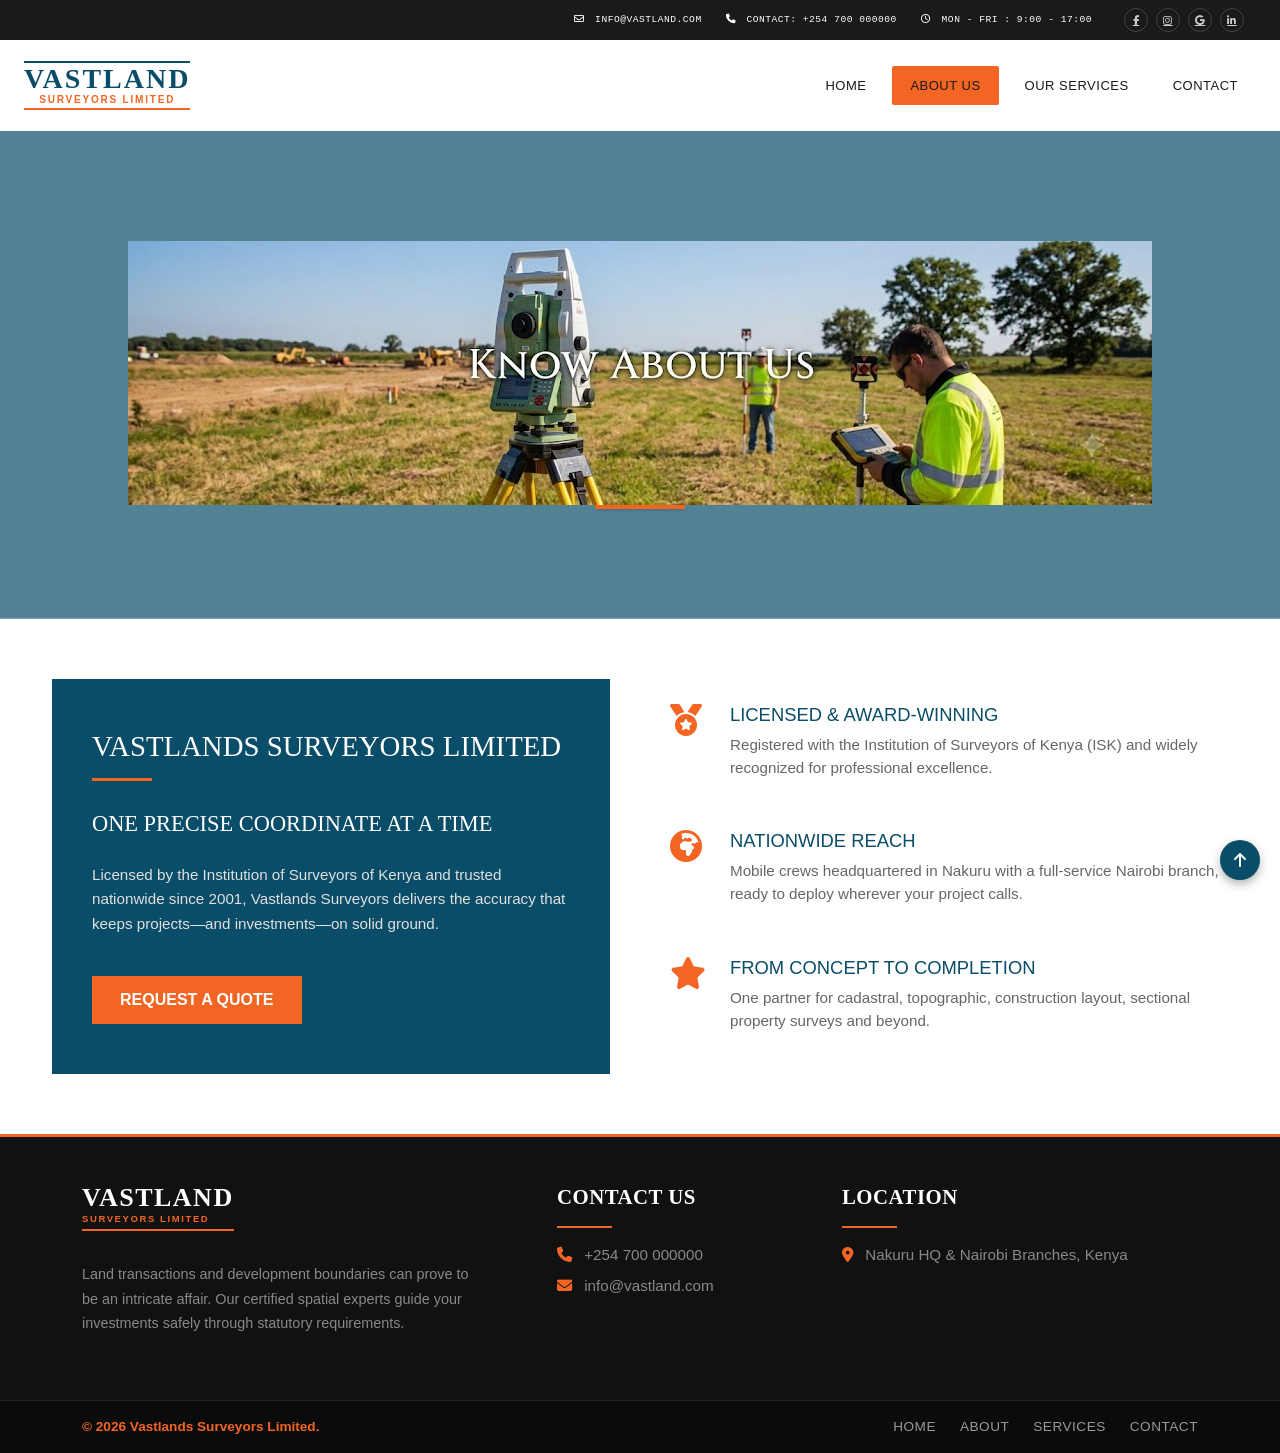
==== commit c9ef0b37: "updated design with project files" ====
--- a/about.html
+++ b/about.html
@@ -55,7 +55,6 @@
 
     <header class="page-header-banner about-banner-bg">
         <div class="container text-center">
-            <h1 class="page-banner-title">Know About Us</h1>
             <img src="about.png" alt="about.png">
             
             <div class="banner-orange-line"></div>
